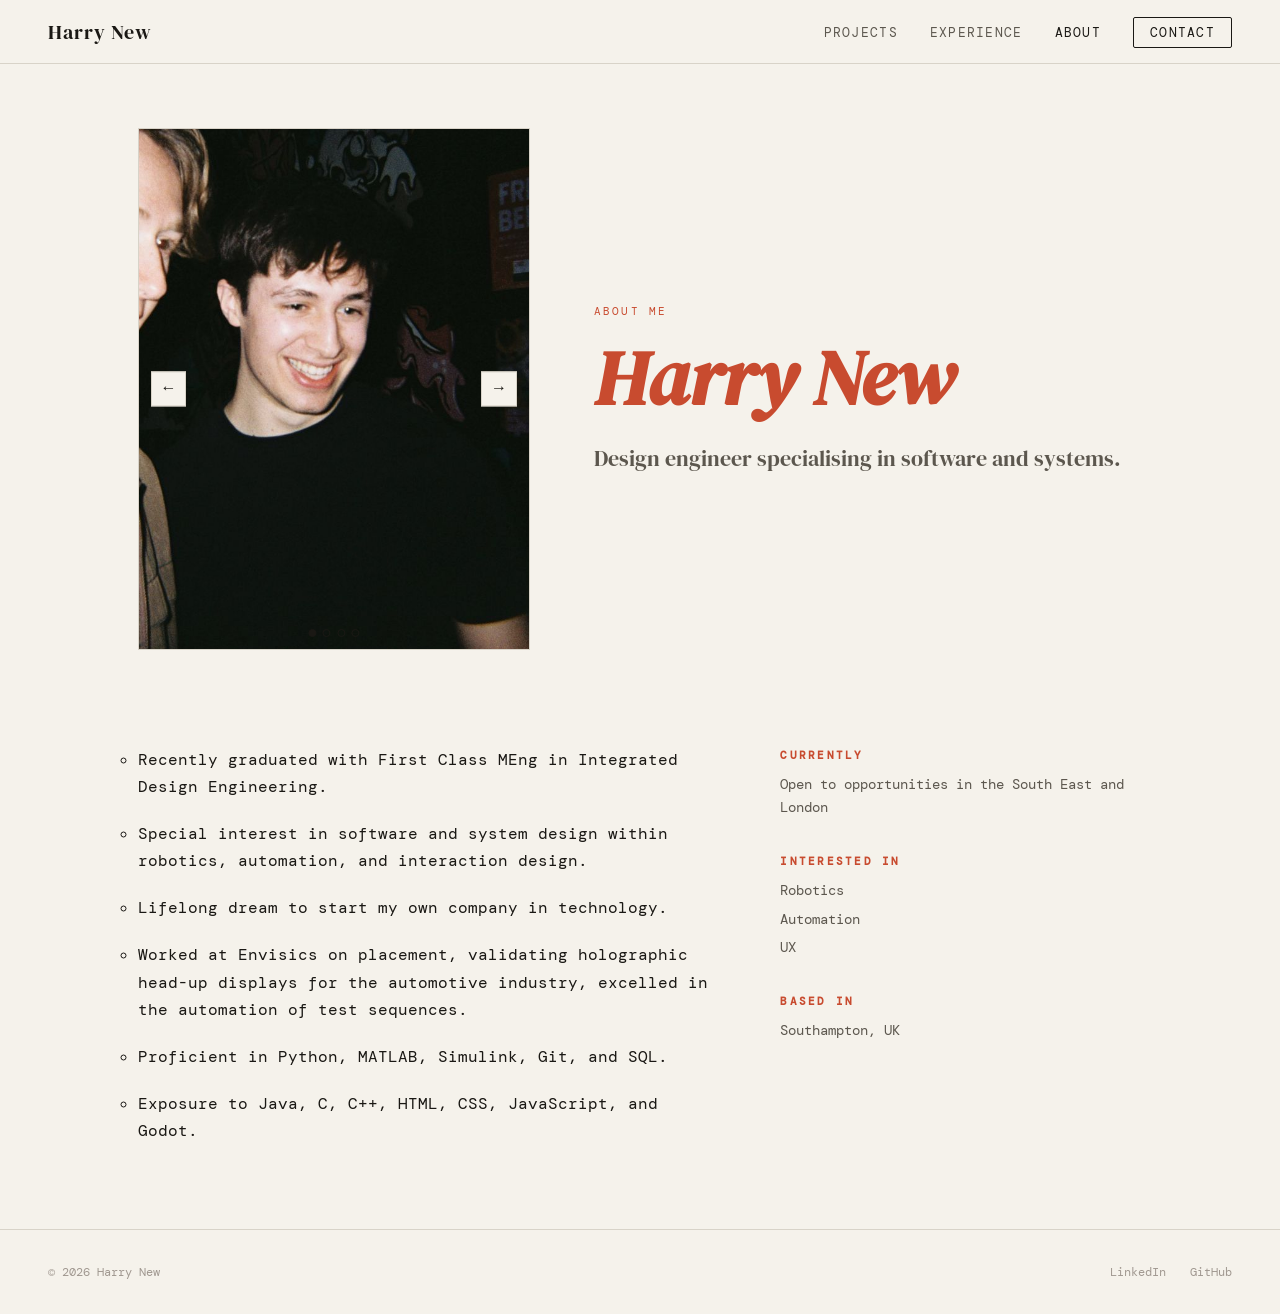
==== about.html @ e5365fc0 "feat: add initial template from Claude AI - add initial template generated from Claude - add About p" ====
<!DOCTYPE html>
<html lang="en">
<head>
  <meta charset="UTF-8" />
  <meta name="viewport" content="width=device-width, initial-scale=1.0" />
  <title>About — Harry New</title>
  <link rel="stylesheet" href="css/style.css" />
  <link rel="preconnect" href="https://fonts.googleapis.com" />
  <link href="https://fonts.googleapis.com/css2?family=DM+Serif+Display:ital@0;1&family=DM+Mono:wght@300;400;500&display=swap" rel="stylesheet" />
</head>
<body>

  <nav class="nav">
    <a href="index.html" class="nav-logo">Harry New</a>
    <ul class="nav-links">
      <li><a href="projects.html">Projects</a></li>
      <li><a href="experience.html">Experience</a></li>
      <li><a href="about.html" class="active">About</a></li>
      <li><a href="contact.html" class="nav-cta">Contact</a></li>
    </ul>
  </nav>

  <section class="about-hero">
    <div class="about-img-wrap">
      <div class="slideshow">
        <div class="slideshow-track">
          <!-- Replace these divs with <img src="assets/photo1.jpg" alt="..." /> etc. -->
          <img class="slide" src="assets/images/junos_casual_edit.png" alt="Dark portrait smiling">
          <img class="slide" src="assets/images/rover_trials.png" alt="Potrait at a design exhibition">
          <img class="slide" src="assets/images/hand_tracking.png" alt="Potrait as a child at a science day">
          <img class="slide" src="assets/images/pub.png" alt="Potrait at a design exhibition">
        </div>
        <div class="slideshow-dots">
          <button title="first-dot" class="dot active" data-index="0"></button>
          <button title="second-dot" class="dot" data-index="1"></button>
          <button title="third-dot" class="dot" data-index="2"></button>
          <button title="four-dot" class="dot" data-index="3"></button>
        </div>
        <button class="slide-btn prev" aria-label="Previous">&#8592;</button>
        <button class="slide-btn next" aria-label="Next">&#8594;</button>
      </div>
    </div>
    <div class="about-intro">
      <span class="section-label">About Me</span>
      <h1 class="page-title"><em>Harry New</em></h1>
      <p class="about-lead">
        Design engineer specialising in software and systems.
      </p>
    </div>
  </section>

  <section class="about-body">
    <div class="about-text">
        <ul class="about-bullets">
            <li>Recently graduated with First Class MEng in Integrated Design Engineering.</li>
            <li>Special interest in software and system design within robotics, automation, and interaction design.</li>
            <li>Lifelong dream to start my own company in technology.</li>
            <li>Worked at Envisics on placement, validating holographic head-up displays for the automotive industry, excelled in the automation of test sequences.</li>
            <li>Proficient in Python, MATLAB, Simulink, Git, and SQL.</li>
            <li>Exposure to Java, C, C++, HTML, CSS, JavaScript, and Godot.</li>
        </ul>
    </div>

    <div class="about-aside">
      <div class="aside-block">
        <h4>Currently</h4>
        <p>Open to opportunities in the South East and London</p>
      </div>
      <div class="aside-block">
        <h4>Interested in</h4>
        <ul>
          <li>Robotics</li>
          <li>Automation</li>
          <li>UX</li>
        </ul>
      </div>
      <div class="aside-block">
        <h4>Based in</h4>
        <p>Southampton, UK</p>
      </div>
    </div>
  </section>

  <footer class="footer">
    <span>© 2026 Harry New</span>
    <div class="footer-links">
      <a href="https://www.linkedin.com/in/harry-new-02661025b/" target="_blank" rel="noopener noreferrer">LinkedIn</a>
      <a href="https://github.com/hnewey7" target="_blank" rel="noopener noreferrer">GitHub</a>
    </div>
  </footer>

  <script src="js/main.js"></script>
</body>
</html>
---- css/style.css ----
/* ============================================================
   PORTFOLIO — style.css
   Design: Editorial / refined with personality
   Fonts: DM Serif Display + DM Mono
   ============================================================ */

/* ── Variables ─────────────────────────────────────────────── */
:root {
  --bg:        #F5F2EB;
  --surface:   #EDEAE0;
  --ink:       #1A1814;
  --ink-mid:   #5C574E;
  --ink-faint: #A09890;
  --accent:    #C84B2F;
  --accent-2:  #2F6EC8;
  --border:    #D8D3C8;

  --font-serif: 'DM Serif Display', Georgia, serif;
  --font-mono:  'DM Mono', 'Courier New', monospace;

  --max-w: 1100px;
  --nav-h: 64px;
  --gap:   clamp(1.5rem, 4vw, 3rem);
}

/* ── Reset ──────────────────────────────────────────────────── */
*, *::before, *::after { box-sizing: border-box; margin: 0; padding: 0; }
html { scroll-behavior: smooth; }
body {
  background: var(--bg);
  color: var(--ink);
  font-family: var(--font-mono);
  font-size: clamp(14px, 1.5vw, 16px);
  line-height: 1.7;
  -webkit-font-smoothing: antialiased;
}
img { display: block; max-width: 100%; }
a { color: inherit; text-decoration: none; }
ul { list-style: none; }

/* ── Nav ────────────────────────────────────────────────────── */
.nav {
  position: fixed;
  top: 0; left: 0; right: 0;
  height: var(--nav-h);
  display: flex;
  align-items: center;
  justify-content: space-between;
  padding: 0 var(--gap);
  background: var(--bg);
  border-bottom: 1px solid var(--border);
  z-index: 100;
}
.nav-logo {
  font-family: var(--font-serif);
  font-size: 1.25rem;
  letter-spacing: 0.05em;
}
.nav-links {
  display: flex;
  align-items: center;
  gap: 2rem;
}
.nav-links a {
  font-size: 0.8rem;
  letter-spacing: 0.1em;
  text-transform: uppercase;
  color: var(--ink-mid);
  transition: color 0.2s;
}
.nav-links a:hover,
.nav-links a.active { color: var(--ink); }
.nav-cta {
  border: 1px solid var(--ink);
  padding: 0.4rem 1rem;
  border-radius: 2px;
  color: var(--ink) !important;
  transition: background 0.2s, color 0.2s !important;
}
.nav-cta:hover {
  background: var(--ink);
  color: var(--bg) !important;
}

/* ── Buttons ────────────────────────────────────────────────── */
.btn-primary {
  display: inline-block;
  background: var(--ink);
  color: var(--bg);
  padding: 0.75rem 1.75rem;
  font-family: var(--font-mono);
  font-size: 0.8rem;
  letter-spacing: 0.08em;
  text-transform: uppercase;
  border: none;
  cursor: pointer;
  transition: background 0.2s, transform 0.15s;
}
.btn-primary:hover { background: var(--accent); transform: translateY(-2px); }

.btn-ghost {
  display: inline-block;
  color: var(--ink);
  padding: 0.75rem 1.75rem;
  font-family: var(--font-mono);
  font-size: 0.8rem;
  letter-spacing: 0.08em;
  text-transform: uppercase;
  border: 1px solid var(--border);
  transition: border-color 0.2s;
}
.btn-ghost:hover { border-color: var(--ink); }

/* ── Shared labels ──────────────────────────────────────────── */
.section-label {
  display: block;
  font-size: 0.7rem;
  letter-spacing: 0.2em;
  text-transform: uppercase;
  color: var(--accent);
  margin-bottom: 1rem;
}

/* ── Placeholder images ─────────────────────────────────────── */
.placeholder {
  background: var(--surface);
  border: 1px dashed var(--border);
  width: 100%;
  aspect-ratio: 16 / 10;
}

/* ── Footer ─────────────────────────────────────────────────── */
.footer {
  display: flex;
  align-items: center;
  justify-content: space-between;
  padding: 2rem var(--gap);
  border-top: 1px solid var(--border);
  font-size: 0.75rem;
  color: var(--ink-faint);
}
.footer-links { display: flex; gap: 1.5rem; }
.footer-links a:hover { color: var(--ink); }

/* ============================================================
   HOME — index.html
   ============================================================ */

.hero {
  min-height: 100svh;
  display: flex;
  flex-direction: column;
  justify-content: center;
  padding: calc(var(--nav-h) + 4rem) var(--gap) 4rem;
  max-width: var(--max-w);
  margin: 0 auto;
}
.hero-label {
  font-size: 0.75rem;
  letter-spacing: 0.15em;
  text-transform: uppercase;
  color: var(--ink-faint);
  margin-bottom: 2rem;
}
.hero-title {
  font-family: var(--font-serif);
  font-size: clamp(3.5rem, 9vw, 8rem);
  line-height: 1;
  letter-spacing: -0.02em;
  margin-bottom: 2rem;
  display: flex;
  flex-direction: column;
  gap: 0.1em;
}
.hero-title .italic { font-style: italic; color: var(--accent); }
.hero-sub {
  font-size: clamp(0.9rem, 1.5vw, 1.1rem);
  color: var(--ink-mid);
  max-width: 46ch;
  margin-bottom: 2.5rem;
  line-height: 1.8;
}
.hero-actions { display: flex; gap: 1rem; flex-wrap: wrap; }
.hero-scroll-hint {
  position: absolute;
  bottom: 2rem;
  left: var(--gap);
  font-size: 0.7rem;
  letter-spacing: 0.2em;
  text-transform: uppercase;
  color: var(--ink-faint);
  writing-mode: vertical-rl;
  animation: scrollBounce 2s ease-in-out infinite;
}
@keyframes scrollBounce {
  0%, 100% { transform: translateY(0); }
  50%       { transform: translateY(6px); }
}

/* Reveal animations */
.reveal, .reveal-delay, .reveal-delay-2 {
  opacity: 0;
  transform: translateY(24px);
  animation: revealUp 0.8s cubic-bezier(0.16,1,0.3,1) forwards;
}
.reveal       { animation-delay: 0.1s; }
.reveal-delay { animation-delay: 0.3s; }
.reveal-delay-2 { animation-delay: 0.5s; }
@keyframes revealUp {
  to { opacity: 1; transform: translateY(0); }
}

/* Marquee strip */
.marquee-strip {
  border-top: 1px solid var(--border);
  border-bottom: 1px solid var(--border);
  overflow: hidden;
  padding: 1rem 0;
}
.marquee-track {
  display: flex;
  gap: 2rem;
  white-space: nowrap;
  animation: marquee 24s linear infinite;
  font-size: 0.75rem;
  letter-spacing: 0.15em;
  text-transform: uppercase;
  color: var(--ink-mid);
}
@keyframes marquee {
  from { transform: translateX(0); }
  to   { transform: translateX(-50%); }
}

/* Featured projects */
.featured {
  max-width: var(--max-w);
  margin: 0 auto;
  padding: 6rem var(--gap);
}
.section-header {
  display: flex;
  align-items: center;
  justify-content: space-between;
  margin-bottom: 3rem;
}
.section-link {
  font-size: 0.8rem;
  letter-spacing: 0.05em;
  color: var(--ink-mid);
  transition: color 0.2s;
}
.section-link:hover { color: var(--accent); }

.project-grid {
  display: grid;
  grid-template-columns: 1fr 1fr;
  grid-template-rows: auto auto;
  gap: 1.5rem;
}
.project-card {
  display: block;
  background: var(--surface);
  border: 1px solid var(--border);
  overflow: hidden;
  transition: transform 0.25s, box-shadow 0.25s;
}
.project-card:hover {
  transform: translateY(-4px);
  box-shadow: 0 12px 32px rgba(0,0,0,0.08);
}
.project-card.large { grid-column: 1 / -1; display: grid; grid-template-columns: 1.2fr 1fr; }
.project-card.large .project-card-img { aspect-ratio: 4/3; }
.project-card-img { aspect-ratio: 16/10; background: var(--border); }
.project-card-info { padding: 1.5rem; }
.project-tag {
  display: inline-block;
  font-size: 0.65rem;
  letter-spacing: 0.15em;
  text-transform: uppercase;
  color: var(--accent);
  margin-bottom: 0.75rem;
}
.project-card-info h3 {
  font-family: var(--font-serif);
  font-size: 1.4rem;
  margin-bottom: 0.5rem;
}
.project-card-info p { font-size: 0.85rem; color: var(--ink-mid); }

/* ============================================================
   PAGE HEADER (shared)
   ============================================================ */
.page-header {
  max-width: var(--max-w);
  margin: 0 auto;
  padding: calc(var(--nav-h) + 4rem) var(--gap) 3rem;
}
.page-title {
  font-family: var(--font-serif);
  font-size: clamp(2.5rem, 6vw, 5rem);
  line-height: 1.05;
  margin-bottom: 1rem;
}
.page-title em { font-style: italic; color: var(--accent); }
.page-sub { color: var(--ink-mid); max-width: 52ch; font-size: 1rem; }

/* ============================================================
   PROJECTS — projects.html
   ============================================================ */
.filter-bar {
  max-width: var(--max-w);
  margin: 0 auto;
  padding: 0 var(--gap) 2rem;
  display: flex;
  gap: 0.5rem;
  flex-wrap: wrap;
}
.filter-btn {
  background: none;
  border: 1px solid var(--border);
  padding: 0.4rem 1rem;
  font-family: var(--font-mono);
  font-size: 0.75rem;
  letter-spacing: 0.1em;
  text-transform: uppercase;
  cursor: pointer;
  color: var(--ink-mid);
  transition: all 0.2s;
}
.filter-btn:hover, .filter-btn.active {
  background: var(--ink);
  color: var(--bg);
  border-color: var(--ink);
}

.projects-list {
  max-width: var(--max-w);
  margin: 0 auto;
  padding: 0 var(--gap) 6rem;
  display: flex;
  flex-direction: column;
  gap: 4rem;
}
.project-item {
  display: grid;
  grid-template-columns: 1fr 1fr;
  gap: 3rem;
  align-items: start;
  padding-bottom: 4rem;
  border-bottom: 1px solid var(--border);
}
.project-item:nth-child(even) .project-item-img { order: 2; }
.project-item:nth-child(even) .project-item-content { order: 1; }
.project-item-img { aspect-ratio: 4/3; background: var(--surface); border: 1px solid var(--border); }
.project-meta {
  display: flex;
  align-items: center;
  gap: 1rem;
  margin-bottom: 0.75rem;
}
.project-year { font-size: 0.75rem; color: var(--ink-faint); }
.project-item-content h2 {
  font-family: var(--font-serif);
  font-size: clamp(1.6rem, 3vw, 2.5rem);
  margin-bottom: 1rem;
}
.project-item-content p { color: var(--ink-mid); margin-bottom: 1.5rem; }
.project-skills {
  display: flex;
  flex-wrap: wrap;
  gap: 0.5rem;
  margin-bottom: 2rem;
}
.project-skills li {
  font-size: 0.7rem;
  letter-spacing: 0.1em;
  text-transform: uppercase;
  border: 1px solid var(--border);
  padding: 0.2rem 0.6rem;
  color: var(--ink-mid);
}

/* ============================================================
   EXPERIENCE — experience.html
   ============================================================ */
.experience-section {
  max-width: var(--max-w);
  margin: 0 auto;
  padding: 3rem var(--gap);
}
.exp-group-title {
  font-family: var(--font-serif);
  font-size: 1.75rem;
  margin-bottom: 2.5rem;
  padding-bottom: 1rem;
  border-bottom: 1px solid var(--border);
}
.timeline { display: flex; flex-direction: column; gap: 2.5rem; }
.timeline-item {
  display: grid;
  grid-template-columns: 160px 1fr;
  gap: 2rem;
}
.timeline-date {
  font-size: 0.75rem;
  letter-spacing: 0.05em;
  color: var(--ink-faint);
  padding-top: 0.25rem;
}
.timeline-content h3 {
  font-family: var(--font-serif);
  font-size: 1.3rem;
  margin-bottom: 0.25rem;
}
.timeline-company {
  display: block;
  font-size: 0.8rem;
  color: var(--accent);
  letter-spacing: 0.05em;
  margin-bottom: 0.75rem;
}
.timeline-content p { color: var(--ink-mid); margin-bottom: 1rem; }

.skills-section {
  max-width: var(--max-w);
  margin: 0 auto;
  padding: 3rem var(--gap) 2rem;
}
.skills-grid {
  display: grid;
  grid-template-columns: repeat(auto-fit, minmax(180px, 1fr));
  gap: 2rem;
}
.skills-group h4 {
  font-size: 0.75rem;
  letter-spacing: 0.15em;
  text-transform: uppercase;
  color: var(--accent);
  margin-bottom: 1rem;
}
.skills-group ul { display: flex; flex-direction: column; gap: 0.4rem; }
.skills-group li { font-size: 0.875rem; color: var(--ink-mid); }

.cv-cta {
  max-width: var(--max-w);
  margin: 0 auto;
  padding: 2rem var(--gap) 5rem;
}

/* ============================================================
   ABOUT — about.html
   ============================================================ */
.about-hero {
  max-width: var(--max-w);
  margin: 0 auto;
  padding: calc(var(--nav-h) + 4rem) var(--gap) 4rem;
  display: grid;
  grid-template-columns: 1fr 1.4fr;
  gap: 4rem;
  align-items: center;
}
.about-img {
  width: 100%;
  aspect-ratio: 3/4;
  object-fit: cover;
  border: 1px solid var(--border);
}
.about-intro .page-title { margin-top: 1rem; }
.about-lead {
  font-family: var(--font-serif);
  font-size: clamp(1.1rem, 2vw, 1.4rem);
  line-height: 1.5;
  color: var(--ink-mid);
  margin-top: 1.5rem;
}
.about-body {
  max-width: var(--max-w);
  margin: 0 auto;
  padding: 2rem var(--gap) 4rem;
  display: grid;
  grid-template-columns: 1.6fr 1fr;
  gap: 4rem;
}
.about-text p {
  color: var(--ink-mid);
  margin-bottom: 1.25rem;
  font-size: 1rem;
  line-height: 1.9;
}
.about-aside { display: flex; flex-direction: column; gap: 2rem; }
.aside-block h4 {
  font-size: 0.7rem;
  letter-spacing: 0.2em;
  text-transform: uppercase;
  color: var(--accent);
  margin-bottom: 0.5rem;
}
.aside-block p, .aside-block li { color: var(--ink-mid); font-size: 0.875rem; }
.aside-block ul { display: flex; flex-direction: column; gap: 0.3rem; }

.about-bullets > li {
  margin-bottom: 20px;
  list-style: circle; 
}

.values-section {
  max-width: var(--max-w);
  margin: 0 auto;
  padding: 3rem var(--gap) 5rem;
}
.values-grid {
  display: grid;
  grid-template-columns: repeat(auto-fit, minmax(220px, 1fr));
  gap: 2rem;
  margin-top: 0.5rem;
}
.value-card {
  padding: 2rem;
  border: 1px solid var(--border);
  background: var(--surface);
  transition: transform 0.2s;
}
.value-card:hover { transform: translateY(-3px); }
.value-number {
  display: block;
  font-size: 0.7rem;
  letter-spacing: 0.2em;
  color: var(--accent);
  margin-bottom: 1rem;
}
.value-card h3 {
  font-family: var(--font-serif);
  font-size: 1.2rem;
  margin-bottom: 0.75rem;
}
.value-card p { font-size: 0.85rem; color: var(--ink-mid); line-height: 1.7; }

.slideshow {
  position: relative;
  width: 100%;
  overflow: hidden;
  border: 1px solid var(--border);
}
.slideshow-track {
  display: flex;
  transition: transform 0.5s cubic-bezier(0.4, 0, 0.2, 1);
}
.slide {
  min-width: 100%;
  aspect-ratio: 3/4;
  object-fit: cover;
  flex-shrink: 0;
}
.slide-btn {
  position: absolute;
  top: 50%;
  transform: translateY(-50%);
  background: var(--bg);
  border: 1px solid var(--border);
  color: var(--ink);
  width: 2.2rem;
  height: 2.2rem;
  font-size: 1rem;
  cursor: pointer;
  display: flex;
  align-items: center;
  justify-content: center;
  transition: background 0.2s, color 0.2s;
  z-index: 2;
}
.slide-btn:hover { background: var(--ink); color: var(--bg); }
.slide-btn.prev { left: 0.75rem; }
.slide-btn.next { right: 0.75rem; }
.slideshow-dots {
  position: absolute;
  bottom: 0.75rem;
  left: 50%;
  transform: translateX(-50%);
  display: flex;
  gap: 0.4rem;
  z-index: 2;
}
.dot {
  width: 0.5rem;
  height: 0.5rem;
  border-radius: 50%;
  border: 1px solid var(--ink);
  background: transparent;
  cursor: pointer;
  padding: 0;
  transition: background 0.2s;
}
.dot.active { background: var(--ink); }

/* ============================================================
   CONTACT — contact.html
   ============================================================ */
.contact-hero {
  max-width: var(--max-w);
  margin: 0 auto;
  padding: calc(var(--nav-h) + 4rem) var(--gap) 4rem;
}
.contact-email {
  display: inline-block;
  font-family: var(--font-serif);
  font-size: clamp(1.5rem, 3vw, 2.5rem);
  color: var(--accent);
  margin-top: 1.5rem;
  border-bottom: 2px solid transparent;
  transition: border-color 0.2s;
}
.contact-email:hover { border-color: var(--accent); }

.contact-body {
  max-width: var(--max-w);
  margin: 0 auto;
  padding: 0 var(--gap) 6rem;
  display: grid;
  grid-template-columns: 1.4fr 1fr;
  gap: 5rem;
}
.contact-body h2 {
  font-family: var(--font-serif);
  font-size: 1.5rem;
  margin-bottom: 2rem;
}
.contact-form { display: flex; flex-direction: column; gap: 1.5rem; }
.form-group { display: flex; flex-direction: column; gap: 0.4rem; }
.form-group label {
  font-size: 0.7rem;
  letter-spacing: 0.15em;
  text-transform: uppercase;
  color: var(--ink-mid);
}
.form-group input,
.form-group textarea {
  background: var(--surface);
  border: 1px solid var(--border);
  padding: 0.75rem 1rem;
  font-family: var(--font-mono);
  font-size: 0.875rem;
  color: var(--ink);
  transition: border-color 0.2s;
  resize: vertical;
  outline: none;
  width: 100%;
}
.form-group input:focus,
.form-group textarea:focus { border-color: var(--ink); }

.contact-links { display: flex; flex-direction: column; gap: 1.5rem; }
.contact-links li { padding-bottom: 1.5rem; border-bottom: 1px solid var(--border); }
.contact-link-label {
  display: block;
  font-size: 0.7rem;
  letter-spacing: 0.15em;
  text-transform: uppercase;
  color: var(--ink-faint);
  margin-bottom: 0.4rem;
}
.contact-links a {
  font-size: 0.9rem;
  color: var(--ink-mid);
  transition: color 0.2s;
}
.contact-links a:hover { color: var(--accent); }

/* ============================================================
   SCROLL REVEAL (shared)
   ============================================================ */
.js-reveal {
  opacity: 0;
  transform: translateY(20px);
  transition: opacity 0.7s ease, transform 0.7s ease;
}
.js-reveal.visible {
  opacity: 1;
  transform: translateY(0);
}

/* ============================================================
   RESPONSIVE
   ============================================================ */
@media (max-width: 768px) {
  .project-card.large { grid-template-columns: 1fr; }
  .project-grid { grid-template-columns: 1fr; }
  .project-item { grid-template-columns: 1fr; }
  .project-item:nth-child(even) .project-item-img,
  .project-item:nth-child(even) .project-item-content { order: unset; }
  .about-hero { grid-template-columns: 1fr; }
  .about-body { grid-template-columns: 1fr; }
  .contact-body { grid-template-columns: 1fr; }
  .timeline-item { grid-template-columns: 1fr; gap: 0.5rem; }
  .nav-links { gap: 1rem; }
}
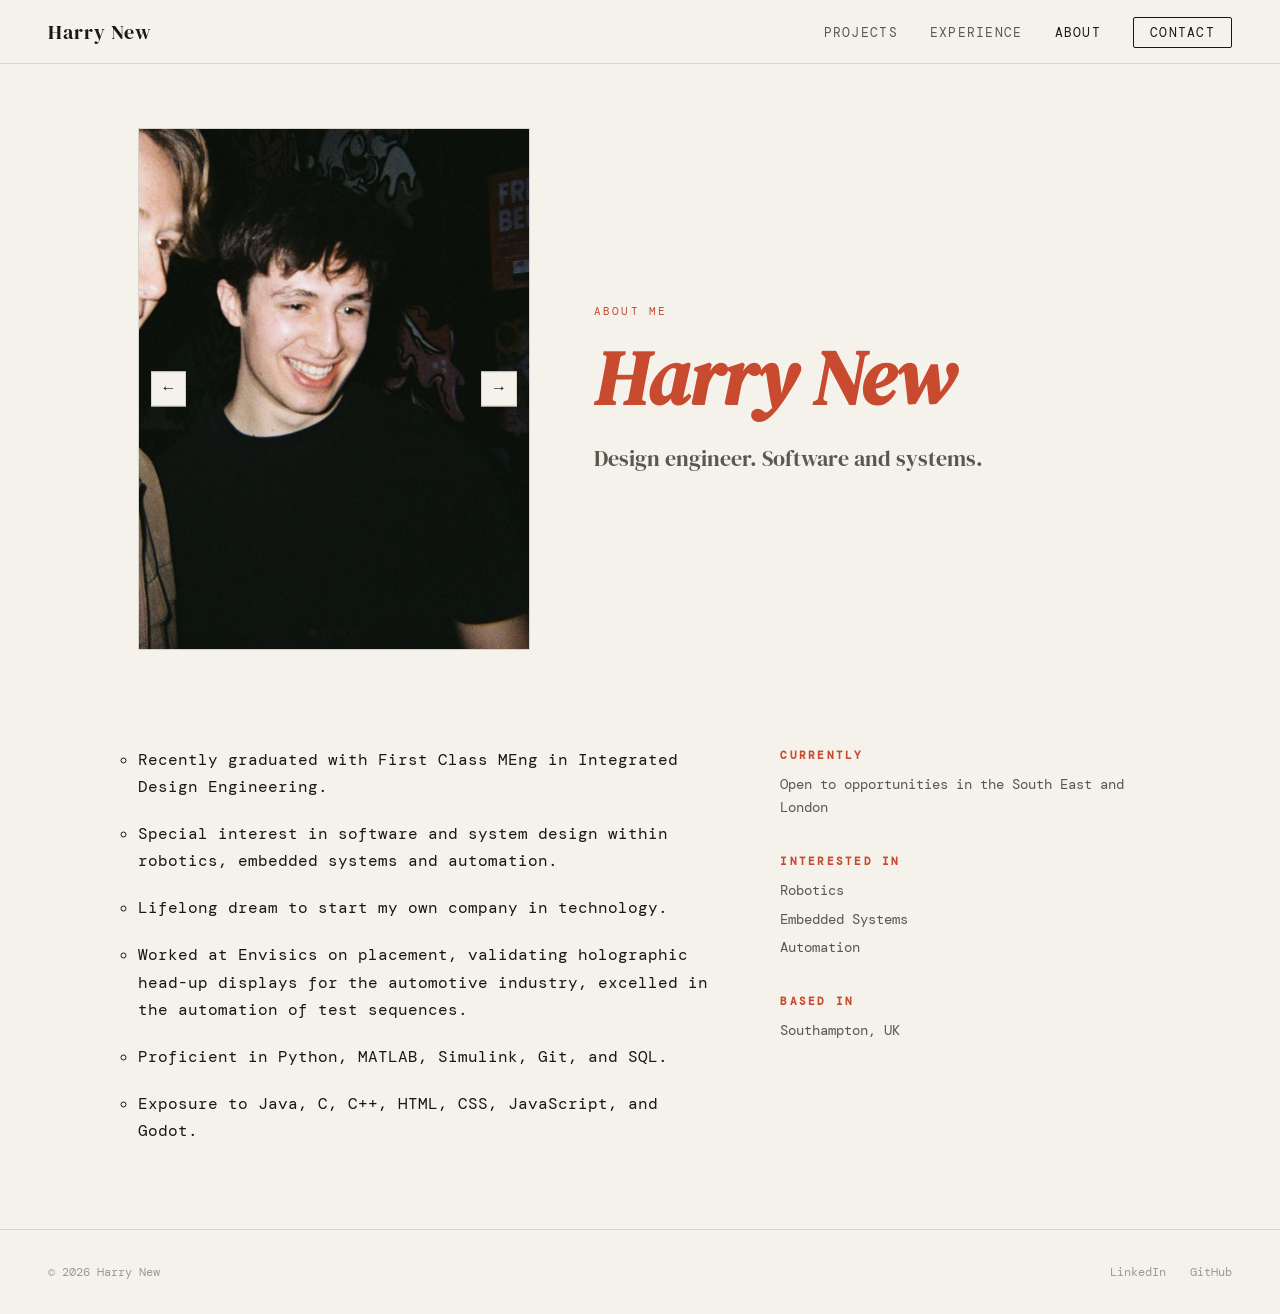
==== commit 1a7ab433: "feat: add Olypmus Rover Trials projects to Project page" ====
--- a/about.html
+++ b/about.html
@@ -25,10 +25,10 @@
       <div class="slideshow">
         <div class="slideshow-track">
           <!-- Replace these divs with <img src="assets/photo1.jpg" alt="..." /> etc. -->
-          <img class="slide" src="assets/images/junos_casual_edit.png" alt="Dark portrait smiling">
-          <img class="slide" src="assets/images/rover_trials.png" alt="Potrait at a design exhibition">
-          <img class="slide" src="assets/images/hand_tracking.png" alt="Potrait as a child at a science day">
-          <img class="slide" src="assets/images/pub.png" alt="Potrait at a design exhibition">
+          <img class="slide" src="assets/images/about/junos_casual_edit.png" alt="Dark portrait smiling">
+          <img class="slide" src="assets/images/about/rover_trials.png" alt="Potrait at a design exhibition">
+          <img class="slide" src="assets/images/about/hand_tracking.png" alt="Potrait as a child at a science day">
+          <img class="slide" src="assets/images/about/pub.png" alt="Potrait at a design exhibition">
         </div>
         <div class="slideshow-dots">
           <button title="first-dot" class="dot active" data-index="0"></button>
@@ -44,7 +44,7 @@
       <span class="section-label">About Me</span>
       <h1 class="page-title"><em>Harry New</em></h1>
       <p class="about-lead">
-        Design engineer specialising in software and systems.
+        Design engineer. Software and systems.
       </p>
     </div>
   </section>
@@ -53,7 +53,7 @@
     <div class="about-text">
         <ul class="about-bullets">
             <li>Recently graduated with First Class MEng in Integrated Design Engineering.</li>
-            <li>Special interest in software and system design within robotics, automation, and interaction design.</li>
+            <li>Special interest in software and system design within robotics, embedded systems and automation.</li>
             <li>Lifelong dream to start my own company in technology.</li>
             <li>Worked at Envisics on placement, validating holographic head-up displays for the automotive industry, excelled in the automation of test sequences.</li>
             <li>Proficient in Python, MATLAB, Simulink, Git, and SQL.</li>
@@ -70,8 +70,8 @@
         <h4>Interested in</h4>
         <ul>
           <li>Robotics</li>
+          <li>Embedded Systems</li>
           <li>Automation</li>
-          <li>UX</li>
         </ul>
       </div>
       <div class="aside-block">
--- a/css/style.css
+++ b/css/style.css
@@ -229,7 +229,7 @@
 }
 @keyframes marquee {
   from { transform: translateX(0); }
-  to   { transform: translateX(-50%); }
+  to   { transform: translateX(-98.9%); }
 }
 
 /* Featured projects */
@@ -281,6 +281,13 @@
   color: var(--accent);
   margin-bottom: 0.75rem;
 }
+.project-meta {
+  /* display: flex; */
+  align-items: center;
+  gap: 1rem;
+  margin-bottom: 0.00rem;
+}
+.project-year { font-size: 0.75rem; color: var(--ink-faint); }
 .project-card-info h3 {
   font-family: var(--font-serif);
   font-size: 1.4rem;
@@ -353,17 +360,10 @@
 .project-item:nth-child(even) .project-item-img { order: 2; }
 .project-item:nth-child(even) .project-item-content { order: 1; }
 .project-item-img { aspect-ratio: 4/3; background: var(--surface); border: 1px solid var(--border); }
-.project-meta {
-  display: flex;
-  align-items: center;
-  gap: 1rem;
-  margin-bottom: 0.75rem;
-}
-.project-year { font-size: 0.75rem; color: var(--ink-faint); }
 .project-item-content h2 {
   font-family: var(--font-serif);
   font-size: clamp(1.6rem, 3vw, 2.5rem);
-  margin-bottom: 1rem;
+  margin-bottom: 0.5rem;
 }
 .project-item-content p { color: var(--ink-mid); margin-bottom: 1.5rem; }
 .project-skills {
